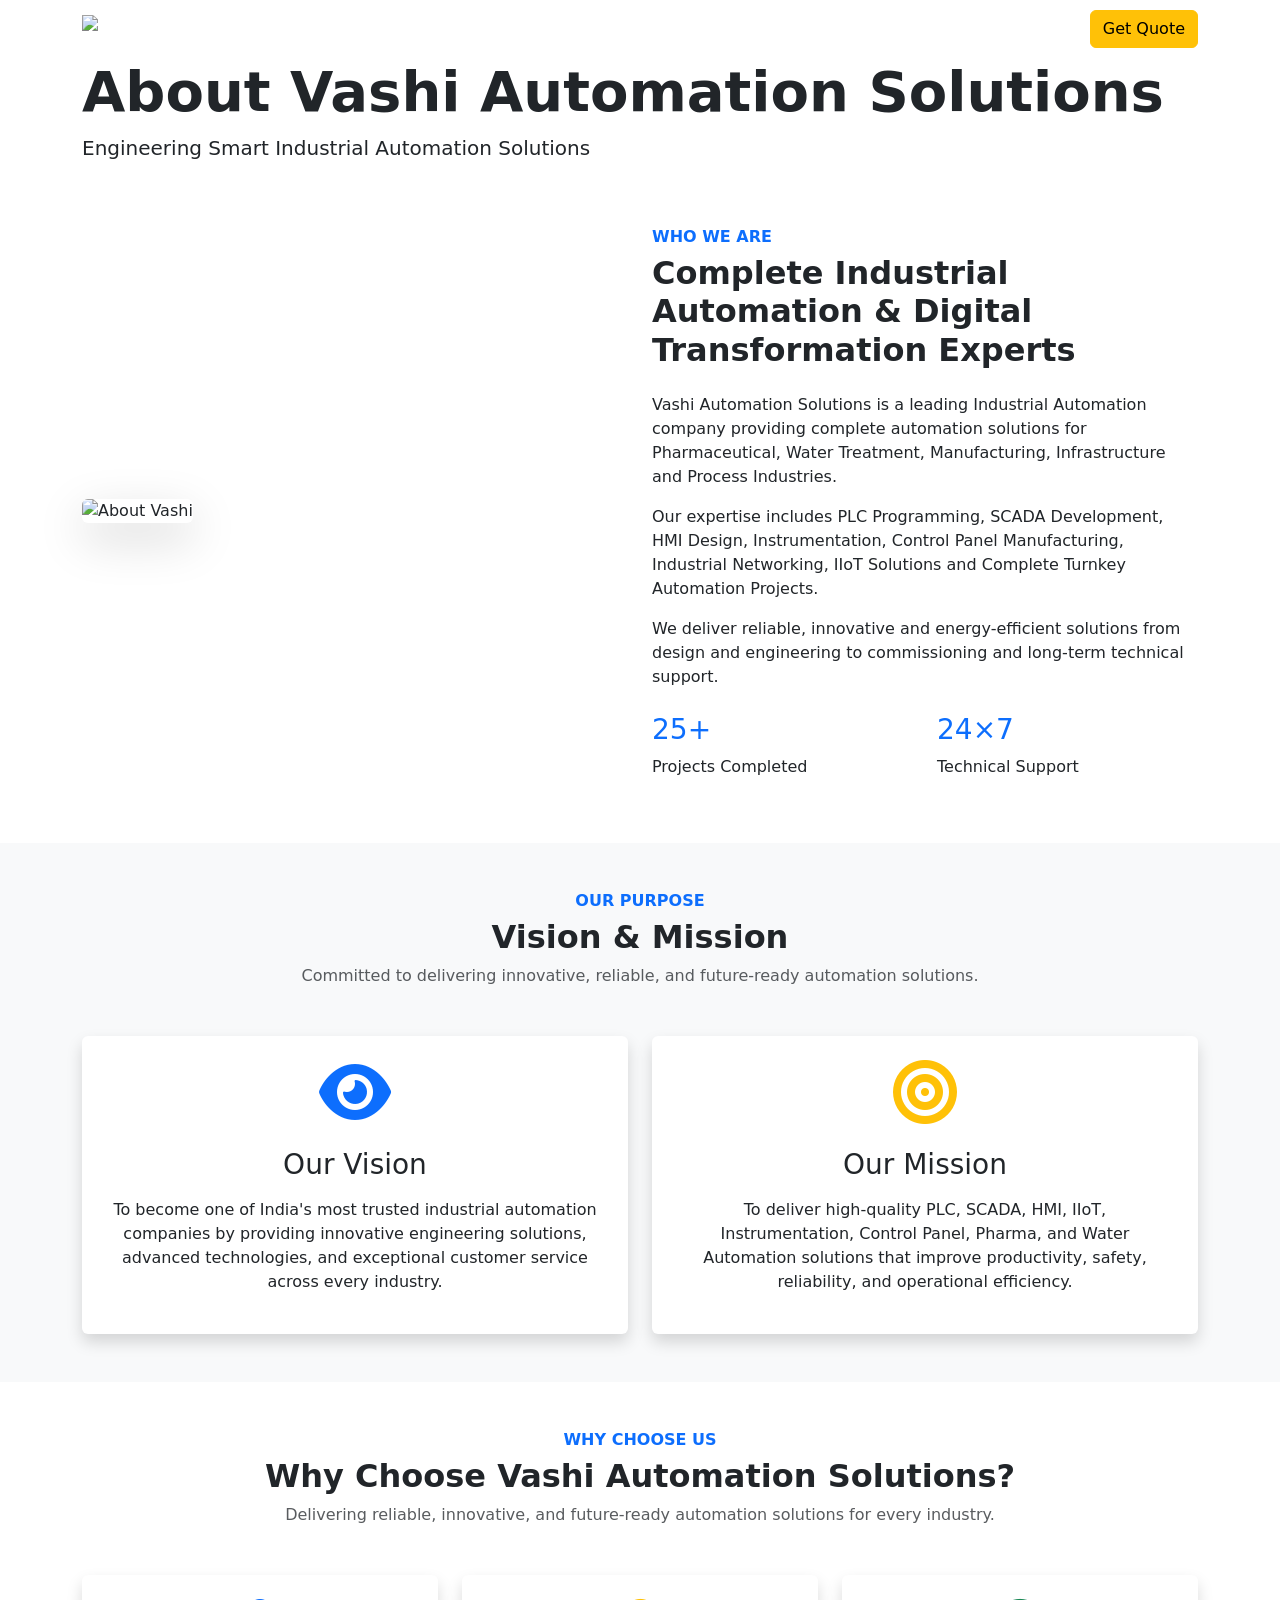
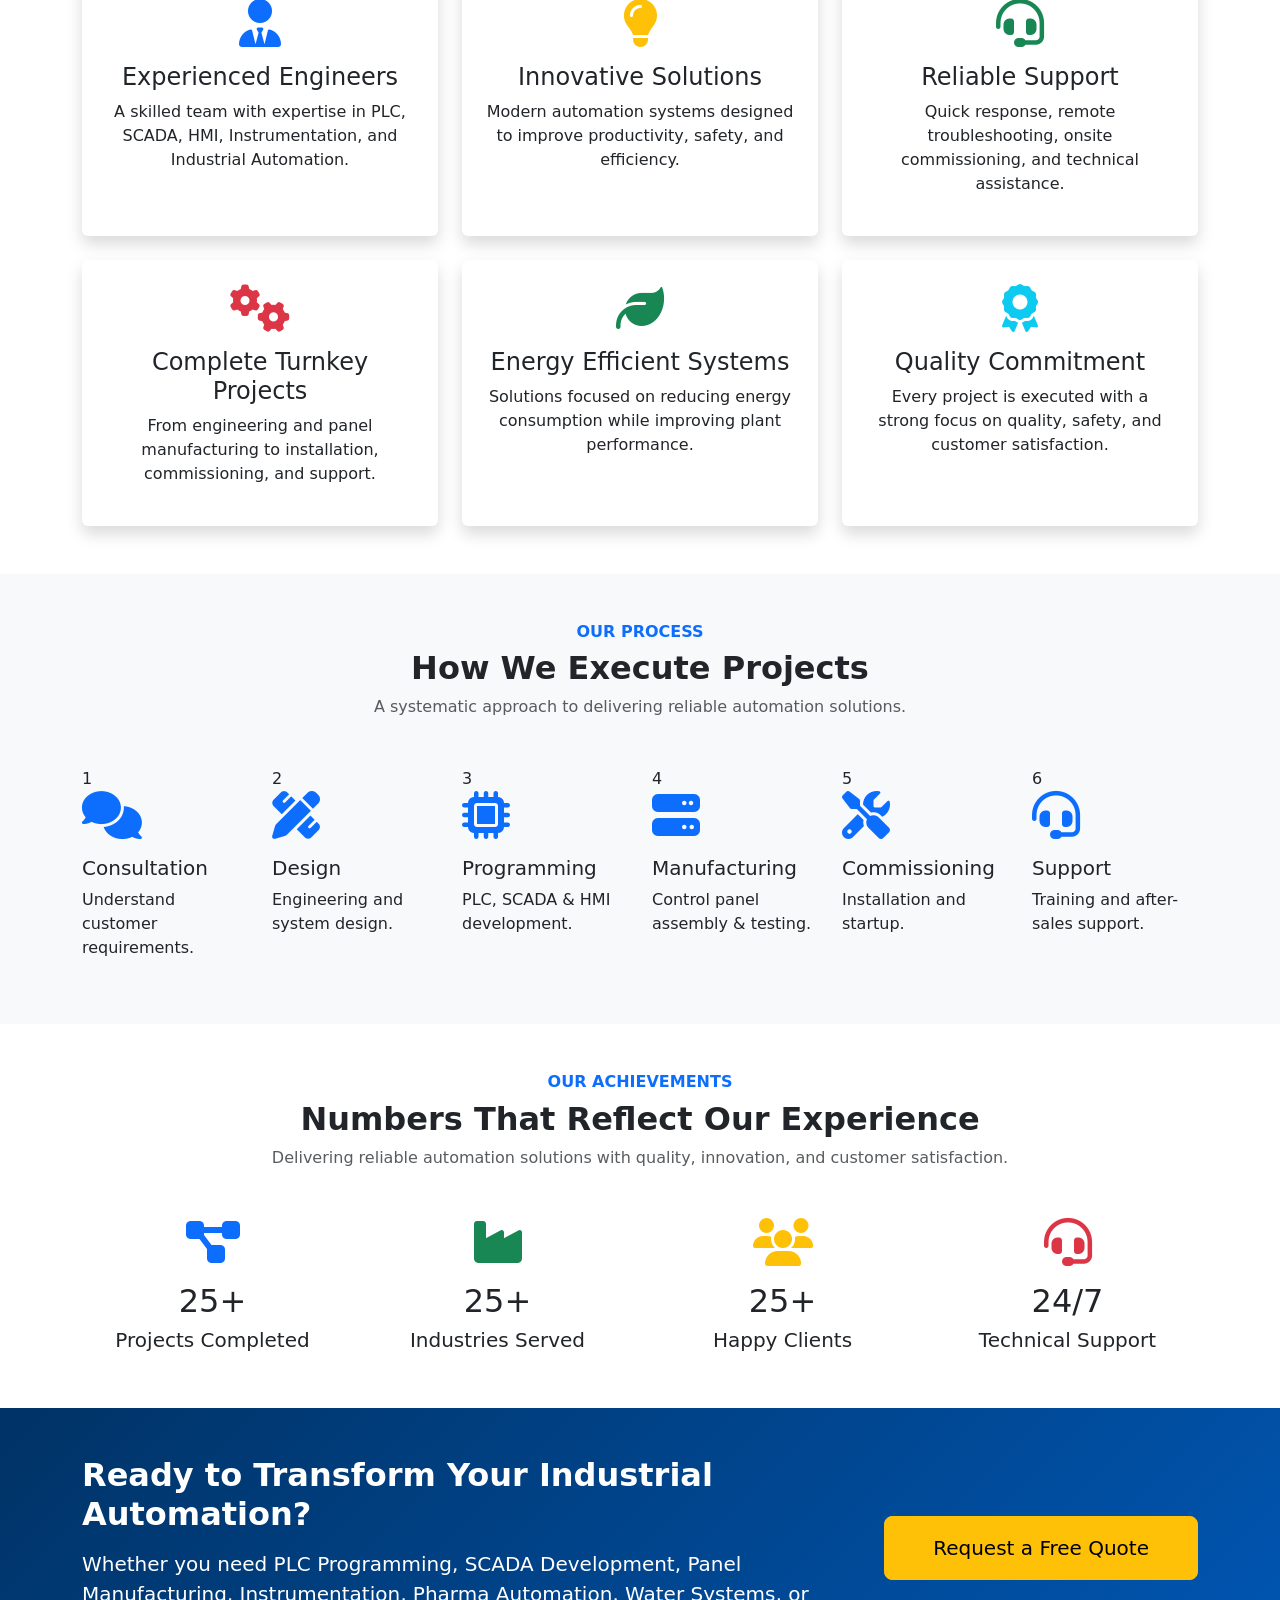
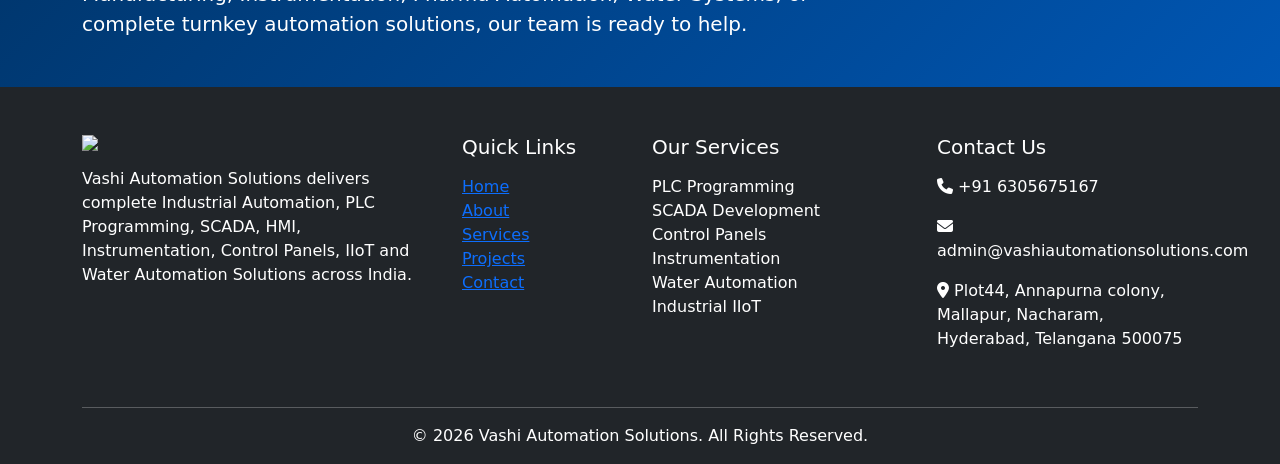
==== about.html @ 26a290c0 "Add files via upload" ====
<!DOCTYPE html>
<html lang="en">

<head>

<meta charset="UTF-8">
<meta name="viewport" content="width=device-width, initial-scale=1.0">

<title>About Us | Vashi Automation Solutions</title>

<link href="https://cdn.jsdelivr.net/npm/bootstrap@5.3.7/dist/css/bootstrap.min.css" rel="stylesheet">

<link rel="stylesheet" href="https://cdnjs.cloudflare.com/ajax/libs/font-awesome/6.6.0/css/all.min.css">

<link rel="stylesheet" href="CSS/style.css">

</head>

<body>

<!-- ================= NAVBAR ================= -->

<nav class="navbar navbar-expand-lg navbar-dark">

    <div class="container">

        <!-- Logo -->
        <a class="navbar-brand fw-bold" href="index.html">

            <img src="IMAGES/logo/logo.jpg" height="55" alt="Vashi Automation Solutions Logo">

        </a>

        <!-- Mobile Menu Button -->
        <button class="navbar-toggler"
                type="button"
                data-bs-toggle="collapse"
                data-bs-target="#menu">

            <span class="navbar-toggler-icon"></span>

        </button>

        <!-- Menu -->
        <div class="collapse navbar-collapse" id="menu">

            <ul class="navbar-nav ms-auto">

                <li class="nav-item">
                    <a class="nav-link active" href="index.html">Home</a>
                </li>

                <li class="nav-item">
                    <a class="nav-link" href="about.html">About</a>
                </li>

                <li class="nav-item">
                    <a class="nav-link" href="services.html">Services</a>
                </li>

                <li class="nav-item">
                    <a class="nav-link" href="projects.html">Projects</a>
                </li>

                <li class="nav-item">
                    <a class="nav-link" href="contact.html">Contact</a>
                </li>

            </ul>

            <a href="contact.html" class="btn btn-warning ms-lg-4 mt-3 mt-lg-0">

                Get Quote

            </a>

        </div>

    </div>

</nav>


<!-- About Banner -->

<section class="page-banner">

<div class="container">

<h1 class="display-4 fw-bold">About Vashi Automation Solutions</h1>

<p class="lead">
Engineering Smart Industrial Automation Solutions
</p>

</div>

</section>

<!-- Content Starts Here -->
 <!-- COMPANY PROFILE -->

<section class="py-5">

<div class="container">

<div class="row align-items-center">

<div class="col-lg-6" data-aos="fade-right">

<img src="IMAGES/hero/hero2.jpg"
class="img-fluid rounded shadow-lg"
alt="About Vashi">

</div>

<div class="col-lg-6" data-aos="fade-left">

<h6 class="text-primary fw-bold">WHO WE ARE</h6>

<h2 class="fw-bold mb-4">
Complete Industrial Automation & Digital Transformation Experts
</h2>

<p>
Vashi Automation Solutions is a leading Industrial Automation company
providing complete automation solutions for Pharmaceutical,
Water Treatment, Manufacturing, Infrastructure and Process Industries.
</p>

<p>
Our expertise includes PLC Programming, SCADA Development,
HMI Design, Instrumentation, Control Panel Manufacturing,
Industrial Networking, IIoT Solutions and Complete Turnkey Automation Projects.
</p>

<p>
We deliver reliable, innovative and energy-efficient solutions from
design and engineering to commissioning and long-term technical support.
</p>

<div class="row mt-4">

<div class="col-6">

<h3 class="text-primary">25+</h3>

<p>Projects Completed</p>

</div>

<div class="col-6">

<h3 class="text-primary">24×7</h3>

<p>Technical Support</p>

</div>

</div>

</div>

</div>

</div>

</section>

<!-- ================= VISION & MISSION ================= -->

<section id="vision" class="py-5 bg-light">

<div class="container">

<div class="text-center mb-5">

<h6 class="text-primary fw-bold">OUR PURPOSE</h6>

<h2 class="fw-bold">Vision & Mission</h2>

<p class="text-muted">
Committed to delivering innovative, reliable, and future-ready automation solutions.
</p>

</div>

<div class="row g-4">

<!-- Vision -->

<div class="col-lg-6">

<div class="card shadow border-0 h-100 p-4">

<div class="text-center">

<i class="fas fa-eye fa-4x text-primary mb-4"></i>

<h3>Our Vision</h3>

<p class="mt-3">

To become one of India's most trusted industrial automation companies by providing innovative engineering solutions, advanced technologies, and exceptional customer service across every industry.

</p>

</div>

</div>

</div>

<!-- Mission -->

<div class="col-lg-6">

<div class="card shadow border-0 h-100 p-4">

<div class="text-center">

<i class="fas fa-bullseye fa-4x text-warning mb-4"></i>

<h3>Our Mission</h3>

<p class="mt-3">

To deliver high-quality PLC, SCADA, HMI, IIoT, Instrumentation, Control Panel, Pharma, and Water Automation solutions that improve productivity, safety, reliability, and operational efficiency.

</p>

</div>

</div>

</div>

</div>

</div>

</section>

<!-- ================= WHY CHOOSE US ================= -->

<section id="why-us" class="py-5">

<div class="container">

<div class="text-center mb-5">

<h6 class="text-primary fw-bold">WHY CHOOSE US</h6>

<h2 class="fw-bold">Why Choose Vashi Automation Solutions?</h2>

<p class="text-muted">
Delivering reliable, innovative, and future-ready automation solutions for every industry.
</p>

</div>

<div class="row g-4">

<div class="col-lg-4 col-md-6">

<div class="card h-100 border-0 shadow text-center p-4">

<i class="fas fa-user-tie fa-3x text-primary mb-3"></i>

<h4>Experienced Engineers</h4>

<p>
A skilled team with expertise in PLC, SCADA, HMI, Instrumentation, and Industrial Automation.
</p>

</div>

</div>

<div class="col-lg-4 col-md-6">

<div class="card h-100 border-0 shadow text-center p-4">

<i class="fas fa-lightbulb fa-3x text-warning mb-3"></i>

<h4>Innovative Solutions</h4>

<p>
Modern automation systems designed to improve productivity, safety, and efficiency.
</p>

</div>

</div>

<div class="col-lg-4 col-md-6">

<div class="card h-100 border-0 shadow text-center p-4">

<i class="fas fa-headset fa-3x text-success mb-3"></i>

<h4>Reliable Support</h4>

<p>
Quick response, remote troubleshooting, onsite commissioning, and technical assistance.
</p>

</div>

</div>

<div class="col-lg-4 col-md-6">

<div class="card h-100 border-0 shadow text-center p-4">

<i class="fas fa-gears fa-3x text-danger mb-3"></i>

<h4>Complete Turnkey Projects</h4>

<p>
From engineering and panel manufacturing to installation, commissioning, and support.
</p>

</div>

</div>

<div class="col-lg-4 col-md-6">

<div class="card h-100 border-0 shadow text-center p-4">

<i class="fas fa-leaf fa-3x text-success mb-3"></i>

<h4>Energy Efficient Systems</h4>

<p>
Solutions focused on reducing energy consumption while improving plant performance.
</p>

</div>

</div>

<div class="col-lg-4 col-md-6">

<div class="card h-100 border-0 shadow text-center p-4">

<i class="fas fa-award fa-3x text-info mb-3"></i>

<h4>Quality Commitment</h4>

<p>
Every project is executed with a strong focus on quality, safety, and customer satisfaction.
</p>

</div>

</div>

</div>

</div>

</section>


<!-- ================= OUR PROCESS ================= -->

<section id="process" class="py-5 bg-light">

<div class="container">

<div class="text-center mb-5">

<h6 class="text-primary fw-bold">OUR PROCESS</h6>

<h2 class="fw-bold">How We Execute Projects</h2>

<p class="text-muted">
A systematic approach to delivering reliable automation solutions.
</p>

</div>

<div class="row g-4">

<div class="col-lg-2 col-md-4 col-6">

<div class="process-box">

<div class="process-number">1</div>

<i class="fas fa-comments fa-3x text-primary"></i>

<h5 class="mt-3">Consultation</h5>

<p>Understand customer requirements.</p>

</div>

</div>

<div class="col-lg-2 col-md-4 col-6">

<div class="process-box">

<div class="process-number">2</div>

<i class="fas fa-pencil-ruler fa-3x text-primary"></i>

<h5 class="mt-3">Design</h5>

<p>Engineering and system design.</p>

</div>

</div>

<div class="col-lg-2 col-md-4 col-6">

<div class="process-box">

<div class="process-number">3</div>

<i class="fas fa-microchip fa-3x text-primary"></i>

<h5 class="mt-3">Programming</h5>

<p>PLC, SCADA & HMI development.</p>

</div>

</div>

<div class="col-lg-2 col-md-4 col-6">

<div class="process-box">

<div class="process-number">4</div>

<i class="fas fa-server fa-3x text-primary"></i>

<h5 class="mt-3">Manufacturing</h5>

<p>Control panel assembly & testing.</p>

</div>

</div>

<div class="col-lg-2 col-md-4 col-6">

<div class="process-box">

<div class="process-number">5</div>

<i class="fas fa-tools fa-3x text-primary"></i>

<h5 class="mt-3">Commissioning</h5>

<p>Installation and startup.</p>

</div>

</div>

<div class="col-lg-2 col-md-4 col-6">

<div class="process-box">

<div class="process-number">6</div>

<i class="fas fa-headset fa-3x text-primary"></i>

<h5 class="mt-3">Support</h5>

<p>Training and after-sales support.</p>

</div>

</div>

</div>

</div>

</section>

<!-- ================= COMPANY STATISTICS ================= -->

<section id="company-stats" class="py-5">

<div class="container">

<div class="text-center mb-5">

<h6 class="text-primary fw-bold">OUR ACHIEVEMENTS</h6>

<h2 class="fw-bold">Numbers That Reflect Our Experience</h2>

<p class="text-muted">
Delivering reliable automation solutions with quality, innovation, and customer satisfaction.
</p>

</div>

<div class="row text-center g-4">

<div class="col-lg-3 col-md-6">

<div class="stats-card">

<i class="fas fa-diagram-project fa-3x text-primary mb-3"></i>

<h2 class="counter" data-target="250">25+</h2>

<h5>Projects Completed</h5>

</div>

</div>

<div class="col-lg-3 col-md-6">

<div class="stats-card">

<i class="fas fa-industry fa-3x text-success mb-3"></i>

<h2 class="counter" data-target="35">25+</h2>

<h5>Industries Served</h5>

</div>

</div>

<div class="col-lg-3 col-md-6">

<div class="stats-card">

<i class="fas fa-users fa-3x text-warning mb-3"></i>

<h2 class="counter" data-target="120">25+</h2>

<h5>Happy Clients</h5>

</div>

</div>

<div class="col-lg-3 col-md-6">

<div class="stats-card">

<i class="fas fa-headset fa-3x text-danger mb-3"></i>

<h2>24/7</h2>

<h5>Technical Support</h5>

</div>

</div>

</div>

</div>

</section>

<!-- ================= CALL TO ACTION ================= -->

<section class="py-5 text-white" style="background:linear-gradient(135deg,#003366,#0056b3);">

<div class="container">

<div class="row align-items-center">

<div class="col-lg-8">

<h2 class="fw-bold mb-3">
Ready to Transform Your Industrial Automation?
</h2>

<p class="lead mb-0">

Whether you need PLC Programming, SCADA Development, Panel Manufacturing,
Instrumentation, Pharma Automation, Water Systems, or complete turnkey automation
solutions, our team is ready to help.

</p>

</div>

<div class="col-lg-4 text-lg-end text-center mt-4 mt-lg-0">

<a href="contact.html" class="btn btn-warning btn-lg px-5 py-3">

Request a Free Quote

</a>

</div>

</div>

</div>

</section>

<!-- FOOTER -->

<footer class="bg-dark text-white pt-5 pb-3">

<div class="container">

<div class="row">

<!-- Company -->

<div class="col-lg-4 mb-4">

<img src="IMAGES/logo/logo.jpg" width="180" class="mb-3">

<p>
Vashi Automation Solutions delivers complete Industrial Automation,
PLC Programming, SCADA, HMI, Instrumentation,
Control Panels, IIoT and Water Automation Solutions across India.
</p>

</div>

<!-- Quick Links -->

<div class="col-lg-2 mb-4">

<h5 class="mb-3">Quick Links</h5>

<ul class="list-unstyled">

<li><a href="#home" class="footer-link">Home</a></li>

<li><a href="#about" class="footer-link">About</a></li>

<li><a href="#services" class="footer-link">Services</a></li>

<li><a href="#projects" class="footer-link">Projects</a></li>

<li><a href="#contact" class="footer-link">Contact</a></li>

</ul>

</div>

<!-- Services -->

<div class="col-lg-3 mb-4">

<h5 class="mb-3">Our Services</h5>

<ul class="list-unstyled">

<li>PLC Programming</li>

<li>SCADA Development</li>

<li>Control Panels</li>

<li>Instrumentation</li>

<li>Water Automation</li>

<li>Industrial IIoT</li>

</ul>

</div>

<!-- Contact -->

<div class="col-lg-3 mb-4">

<h5 class="mb-3">Contact Us</h5>

<p><i class="fas fa-phone"></i> +91 6305675167</p>

<p><i class="fas fa-envelope"></i> admin@vashiautomationsolutions.com</p>

<p><i class="fas fa-map-marker-alt"></i> Plot44, Annapurna colony, Mallapur, Nacharam, Hyderabad, Telangana 500075</p>

<div class="mt-3">


</div>

</div>

</div>

<hr class="bg-secondary">

<div class="text-center">

<p class="mb-0">
© 2026 Vashi Automation Solutions. All Rights Reserved.
</p>

</div>

</div>

</footer>



<!-- We will build this section next -->

<script src="https://cdn.jsdelivr.net/npm/bootstrap@5.3.7/dist/js/bootstrap.bundle.min.js"></script>

<script src="JS/script.js"></script>

</body>

</html>
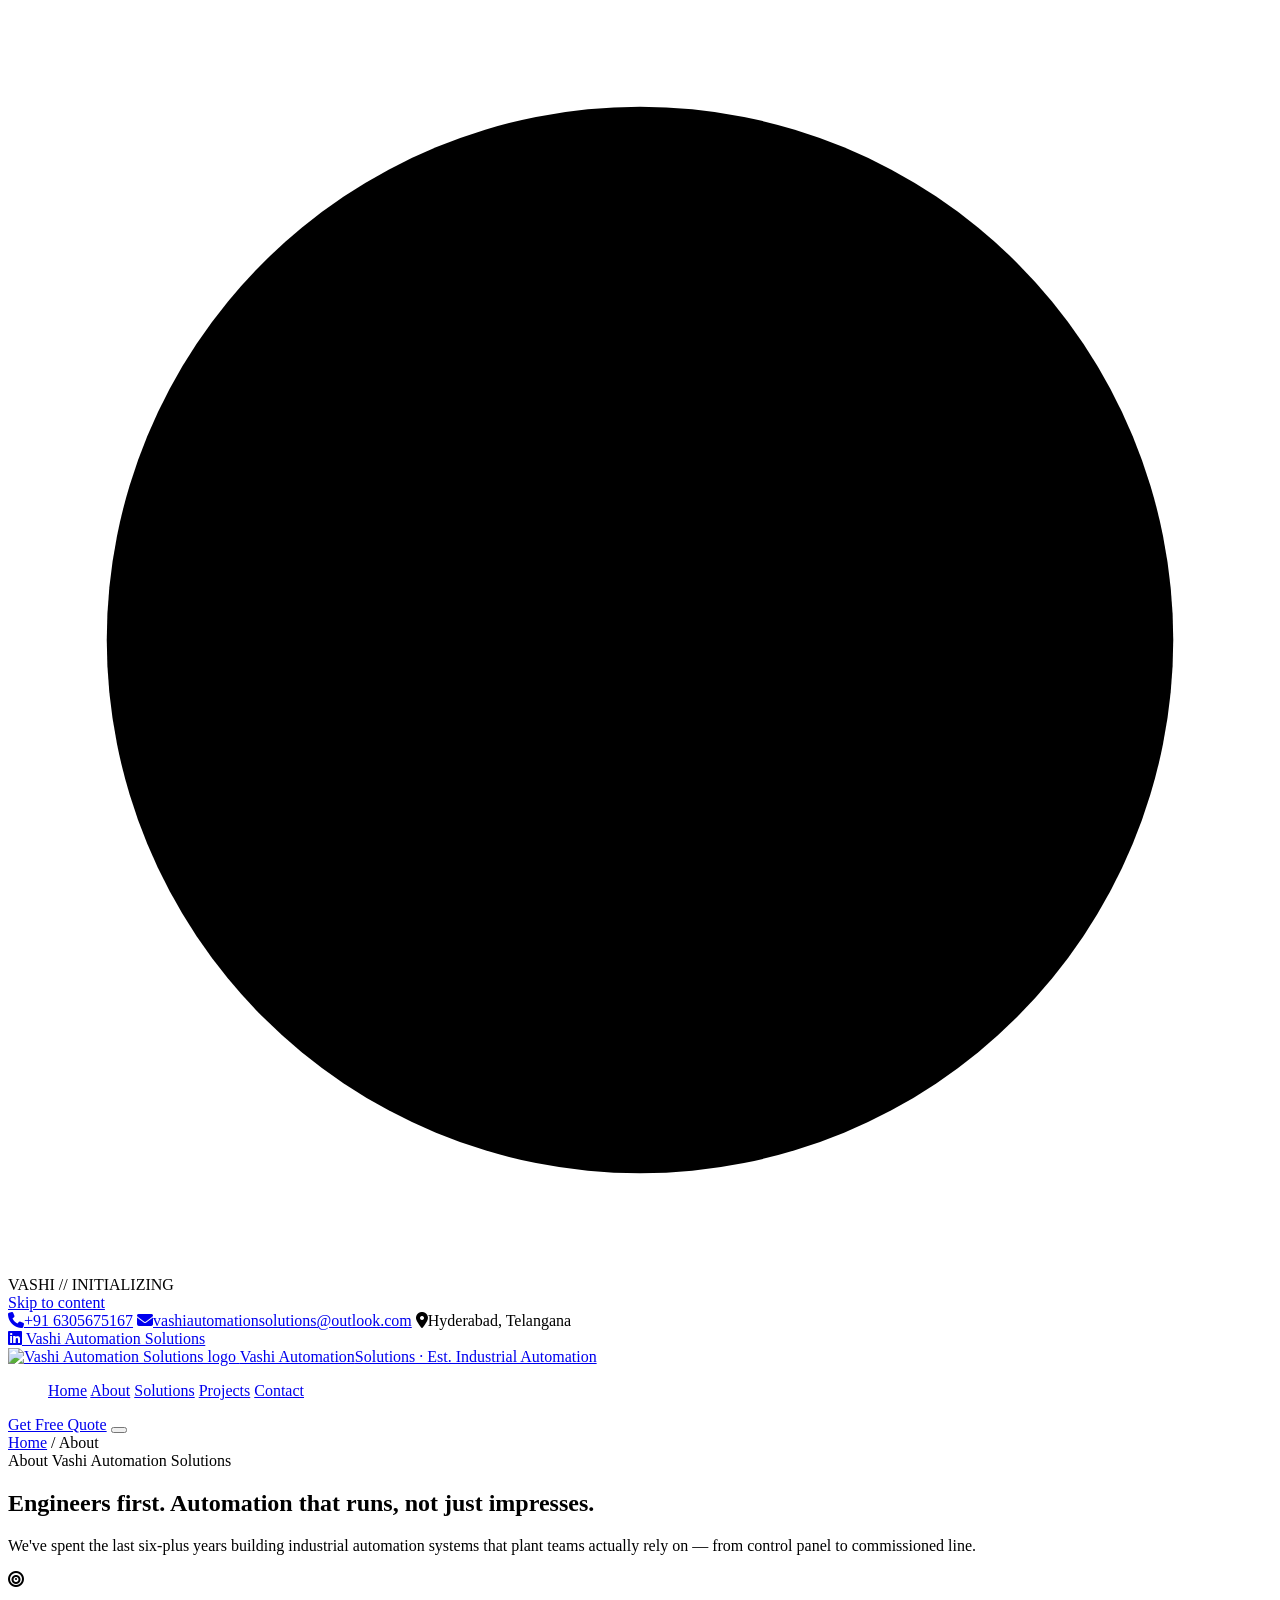
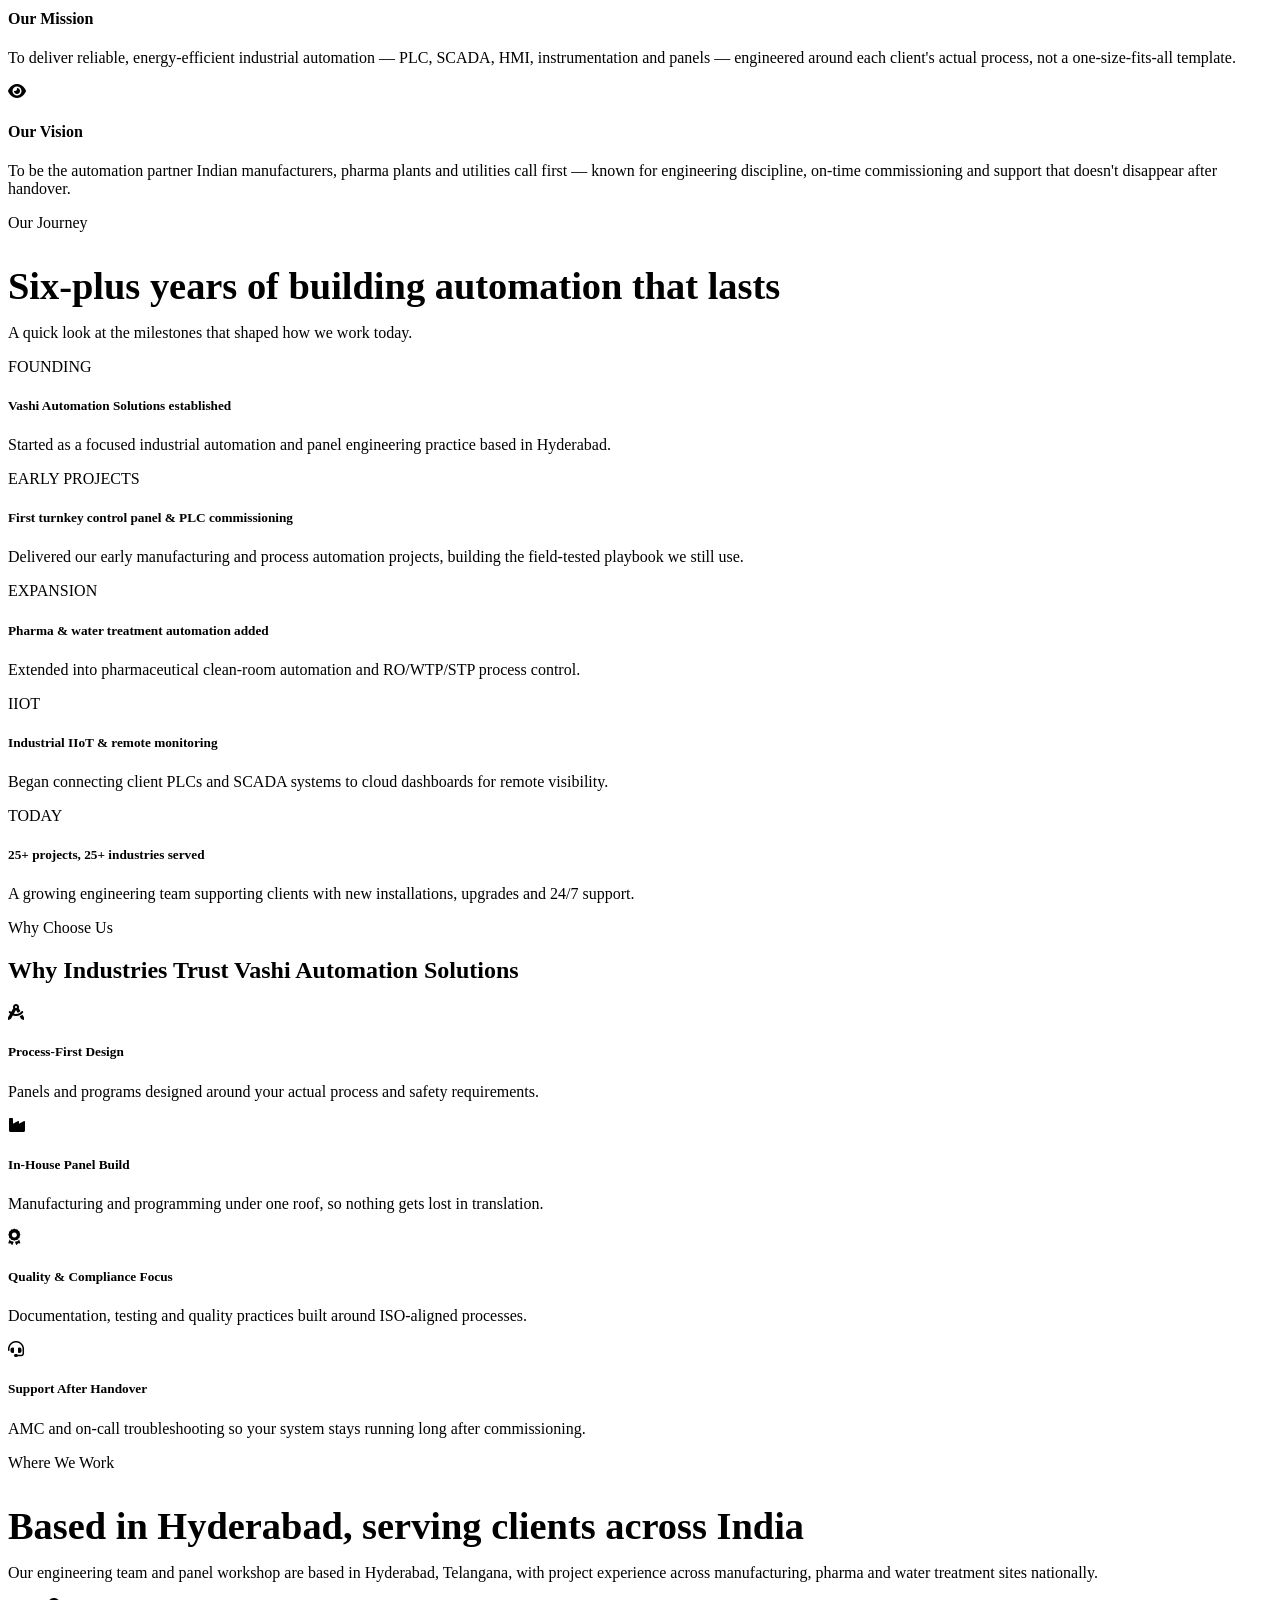
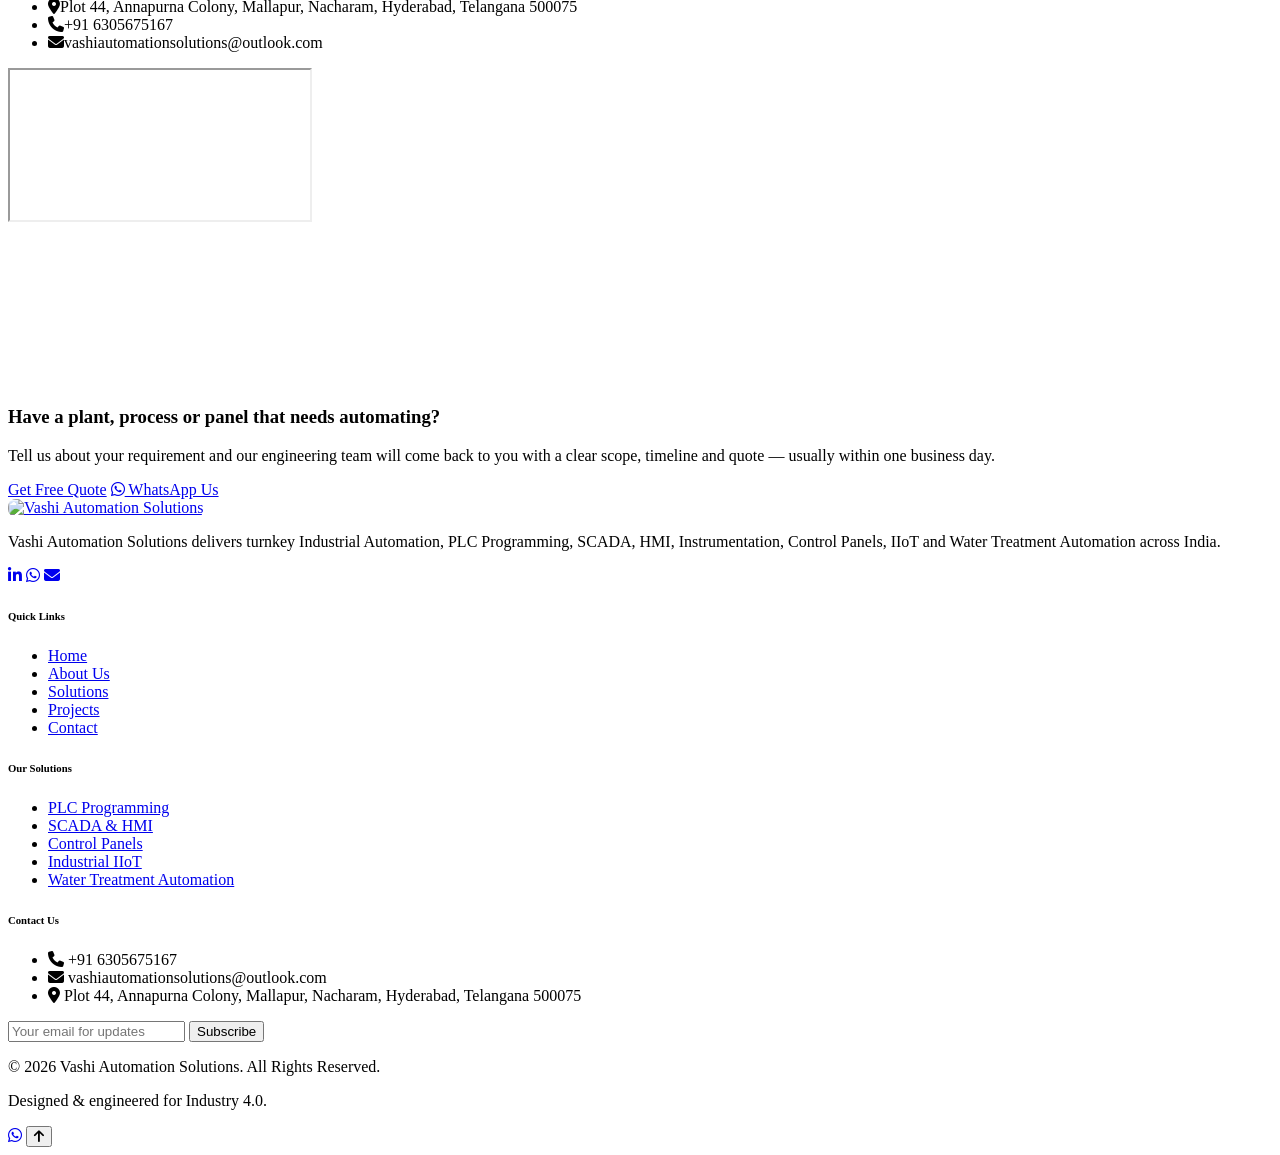
==== commit 8dca7684: "Add files via upload" ====
--- a/about.html
+++ b/about.html
@@ -1,724 +1,257 @@
-<!DOCTYPE html>
-<html lang="en">
-
-<head>
-
-<meta charset="UTF-8">
-<meta name="viewport" content="width=device-width, initial-scale=1.0">
-
-<title>About Us | Vashi Automation Solutions</title>
-
-<link href="https://cdn.jsdelivr.net/npm/bootstrap@5.3.7/dist/css/bootstrap.min.css" rel="stylesheet">
-
-<link rel="stylesheet" href="https://cdnjs.cloudflare.com/ajax/libs/font-awesome/6.6.0/css/all.min.css">
-
-<link rel="stylesheet" href="CSS/style.css">
-
-</head>
-
-<body>
-
-<!-- ================= NAVBAR ================= -->
-
-<nav class="navbar navbar-expand-lg navbar-dark">
-
-    <div class="container">
-
-        <!-- Logo -->
-        <a class="navbar-brand fw-bold" href="index.html">
-
-            <img src="IMAGES/logo/logo.jpg" height="55" alt="Vashi Automation Solutions Logo">
-
-        </a>
-
-        <!-- Mobile Menu Button -->
-        <button class="navbar-toggler"
-                type="button"
-                data-bs-toggle="collapse"
-                data-bs-target="#menu">
-
-            <span class="navbar-toggler-icon"></span>
-
-        </button>
-
-        <!-- Menu -->
-        <div class="collapse navbar-collapse" id="menu">
-
-            <ul class="navbar-nav ms-auto">
-
-                <li class="nav-item">
-                    <a class="nav-link active" href="index.html">Home</a>
-                </li>
-
-                <li class="nav-item">
-                    <a class="nav-link" href="about.html">About</a>
-                </li>
-
-                <li class="nav-item">
-                    <a class="nav-link" href="services.html">Services</a>
-                </li>
-
-                <li class="nav-item">
-                    <a class="nav-link" href="projects.html">Projects</a>
-                </li>
-
-                <li class="nav-item">
-                    <a class="nav-link" href="contact.html">Contact</a>
-                </li>
-
-            </ul>
-
-            <a href="contact.html" class="btn btn-warning ms-lg-4 mt-3 mt-lg-0">
-
-                Get Quote
-
-            </a>
-
-        </div>
-
-    </div>
-
-</nav>
-
-
-<!-- About Banner -->
-
-<section class="page-banner">
-
-<div class="container">
-
-<h1 class="display-4 fw-bold">About Vashi Automation Solutions</h1>
-
-<p class="lead">
-Engineering Smart Industrial Automation Solutions
-</p>
-
-</div>
-
-</section>
-
-<!-- Content Starts Here -->
- <!-- COMPANY PROFILE -->
-
-<section class="py-5">
-
-<div class="container">
-
-<div class="row align-items-center">
-
-<div class="col-lg-6" data-aos="fade-right">
-
-<img src="IMAGES/hero/hero2.jpg"
-class="img-fluid rounded shadow-lg"
-alt="About Vashi">
-
-</div>
-
-<div class="col-lg-6" data-aos="fade-left">
-
-<h6 class="text-primary fw-bold">WHO WE ARE</h6>
-
-<h2 class="fw-bold mb-4">
-Complete Industrial Automation & Digital Transformation Experts
-</h2>
-
-<p>
-Vashi Automation Solutions is a leading Industrial Automation company
-providing complete automation solutions for Pharmaceutical,
-Water Treatment, Manufacturing, Infrastructure and Process Industries.
-</p>
-
-<p>
-Our expertise includes PLC Programming, SCADA Development,
-HMI Design, Instrumentation, Control Panel Manufacturing,
-Industrial Networking, IIoT Solutions and Complete Turnkey Automation Projects.
-</p>
-
-<p>
-We deliver reliable, innovative and energy-efficient solutions from
-design and engineering to commissioning and long-term technical support.
-</p>
-
-<div class="row mt-4">
-
-<div class="col-6">
-
-<h3 class="text-primary">25+</h3>
-
-<p>Projects Completed</p>
-
-</div>
-
-<div class="col-6">
-
-<h3 class="text-primary">24×7</h3>
-
-<p>Technical Support</p>
-
-</div>
-
-</div>
-
-</div>
-
-</div>
-
-</div>
-
-</section>
-
-<!-- ================= VISION & MISSION ================= -->
-
-<section id="vision" class="py-5 bg-light">
-
-<div class="container">
-
-<div class="text-center mb-5">
-
-<h6 class="text-primary fw-bold">OUR PURPOSE</h6>
-
-<h2 class="fw-bold">Vision & Mission</h2>
-
-<p class="text-muted">
-Committed to delivering innovative, reliable, and future-ready automation solutions.
-</p>
-
-</div>
-
-<div class="row g-4">
-
-<!-- Vision -->
-
-<div class="col-lg-6">
-
-<div class="card shadow border-0 h-100 p-4">
-
-<div class="text-center">
-
-<i class="fas fa-eye fa-4x text-primary mb-4"></i>
-
-<h3>Our Vision</h3>
-
-<p class="mt-3">
-
-To become one of India's most trusted industrial automation companies by providing innovative engineering solutions, advanced technologies, and exceptional customer service across every industry.
-
-</p>
-
-</div>
-
-</div>
-
-</div>
-
-<!-- Mission -->
-
-<div class="col-lg-6">
-
-<div class="card shadow border-0 h-100 p-4">
-
-<div class="text-center">
-
-<i class="fas fa-bullseye fa-4x text-warning mb-4"></i>
-
-<h3>Our Mission</h3>
-
-<p class="mt-3">
-
-To deliver high-quality PLC, SCADA, HMI, IIoT, Instrumentation, Control Panel, Pharma, and Water Automation solutions that improve productivity, safety, reliability, and operational efficiency.
-
-</p>
-
-</div>
-
-</div>
-
-</div>
-
-</div>
-
-</div>
-
-</section>
-
-<!-- ================= WHY CHOOSE US ================= -->
-
-<section id="why-us" class="py-5">
-
-<div class="container">
-
-<div class="text-center mb-5">
-
-<h6 class="text-primary fw-bold">WHY CHOOSE US</h6>
-
-<h2 class="fw-bold">Why Choose Vashi Automation Solutions?</h2>
-
-<p class="text-muted">
-Delivering reliable, innovative, and future-ready automation solutions for every industry.
-</p>
-
-</div>
-
-<div class="row g-4">
-
-<div class="col-lg-4 col-md-6">
-
-<div class="card h-100 border-0 shadow text-center p-4">
-
-<i class="fas fa-user-tie fa-3x text-primary mb-3"></i>
-
-<h4>Experienced Engineers</h4>
-
-<p>
-A skilled team with expertise in PLC, SCADA, HMI, Instrumentation, and Industrial Automation.
-</p>
-
-</div>
-
-</div>
-
-<div class="col-lg-4 col-md-6">
-
-<div class="card h-100 border-0 shadow text-center p-4">
-
-<i class="fas fa-lightbulb fa-3x text-warning mb-3"></i>
-
-<h4>Innovative Solutions</h4>
-
-<p>
-Modern automation systems designed to improve productivity, safety, and efficiency.
-</p>
-
-</div>
-
-</div>
-
-<div class="col-lg-4 col-md-6">
-
-<div class="card h-100 border-0 shadow text-center p-4">
-
-<i class="fas fa-headset fa-3x text-success mb-3"></i>
-
-<h4>Reliable Support</h4>
-
-<p>
-Quick response, remote troubleshooting, onsite commissioning, and technical assistance.
-</p>
-
-</div>
-
-</div>
-
-<div class="col-lg-4 col-md-6">
-
-<div class="card h-100 border-0 shadow text-center p-4">
-
-<i class="fas fa-gears fa-3x text-danger mb-3"></i>
-
-<h4>Complete Turnkey Projects</h4>
-
-<p>
-From engineering and panel manufacturing to installation, commissioning, and support.
-</p>
-
-</div>
-
-</div>
-
-<div class="col-lg-4 col-md-6">
-
-<div class="card h-100 border-0 shadow text-center p-4">
-
-<i class="fas fa-leaf fa-3x text-success mb-3"></i>
-
-<h4>Energy Efficient Systems</h4>
-
-<p>
-Solutions focused on reducing energy consumption while improving plant performance.
-</p>
-
-</div>
-
-</div>
-
-<div class="col-lg-4 col-md-6">
-
-<div class="card h-100 border-0 shadow text-center p-4">
-
-<i class="fas fa-award fa-3x text-info mb-3"></i>
-
-<h4>Quality Commitment</h4>
-
-<p>
-Every project is executed with a strong focus on quality, safety, and customer satisfaction.
-</p>
-
-</div>
-
-</div>
-
-</div>
-
-</div>
-
-</section>
-
-
-<!-- ================= OUR PROCESS ================= -->
-
-<section id="process" class="py-5 bg-light">
-
-<div class="container">
-
-<div class="text-center mb-5">
-
-<h6 class="text-primary fw-bold">OUR PROCESS</h6>
-
-<h2 class="fw-bold">How We Execute Projects</h2>
-
-<p class="text-muted">
-A systematic approach to delivering reliable automation solutions.
-</p>
-
-</div>
-
-<div class="row g-4">
-
-<div class="col-lg-2 col-md-4 col-6">
-
-<div class="process-box">
-
-<div class="process-number">1</div>
-
-<i class="fas fa-comments fa-3x text-primary"></i>
-
-<h5 class="mt-3">Consultation</h5>
-
-<p>Understand customer requirements.</p>
-
-</div>
-
-</div>
-
-<div class="col-lg-2 col-md-4 col-6">
-
-<div class="process-box">
-
-<div class="process-number">2</div>
-
-<i class="fas fa-pencil-ruler fa-3x text-primary"></i>
-
-<h5 class="mt-3">Design</h5>
-
-<p>Engineering and system design.</p>
-
-</div>
-
-</div>
-
-<div class="col-lg-2 col-md-4 col-6">
-
-<div class="process-box">
-
-<div class="process-number">3</div>
-
-<i class="fas fa-microchip fa-3x text-primary"></i>
-
-<h5 class="mt-3">Programming</h5>
-
-<p>PLC, SCADA & HMI development.</p>
-
-</div>
-
-</div>
-
-<div class="col-lg-2 col-md-4 col-6">
-
-<div class="process-box">
-
-<div class="process-number">4</div>
-
-<i class="fas fa-server fa-3x text-primary"></i>
-
-<h5 class="mt-3">Manufacturing</h5>
-
-<p>Control panel assembly & testing.</p>
-
-</div>
-
-</div>
-
-<div class="col-lg-2 col-md-4 col-6">
-
-<div class="process-box">
-
-<div class="process-number">5</div>
-
-<i class="fas fa-tools fa-3x text-primary"></i>
-
-<h5 class="mt-3">Commissioning</h5>
-
-<p>Installation and startup.</p>
-
-</div>
-
-</div>
-
-<div class="col-lg-2 col-md-4 col-6">
-
-<div class="process-box">
-
-<div class="process-number">6</div>
-
-<i class="fas fa-headset fa-3x text-primary"></i>
-
-<h5 class="mt-3">Support</h5>
-
-<p>Training and after-sales support.</p>
-
-</div>
-
-</div>
-
-</div>
-
-</div>
-
-</section>
-
-<!-- ================= COMPANY STATISTICS ================= -->
-
-<section id="company-stats" class="py-5">
-
-<div class="container">
-
-<div class="text-center mb-5">
-
-<h6 class="text-primary fw-bold">OUR ACHIEVEMENTS</h6>
-
-<h2 class="fw-bold">Numbers That Reflect Our Experience</h2>
-
-<p class="text-muted">
-Delivering reliable automation solutions with quality, innovation, and customer satisfaction.
-</p>
-
-</div>
-
-<div class="row text-center g-4">
-
-<div class="col-lg-3 col-md-6">
-
-<div class="stats-card">
-
-<i class="fas fa-diagram-project fa-3x text-primary mb-3"></i>
-
-<h2 class="counter" data-target="250">25+</h2>
-
-<h5>Projects Completed</h5>
-
-</div>
-
-</div>
-
-<div class="col-lg-3 col-md-6">
-
-<div class="stats-card">
-
-<i class="fas fa-industry fa-3x text-success mb-3"></i>
-
-<h2 class="counter" data-target="35">25+</h2>
-
-<h5>Industries Served</h5>
-
-</div>
-
-</div>
-
-<div class="col-lg-3 col-md-6">
-
-<div class="stats-card">
-
-<i class="fas fa-users fa-3x text-warning mb-3"></i>
-
-<h2 class="counter" data-target="120">25+</h2>
-
-<h5>Happy Clients</h5>
-
-</div>
-
-</div>
-
-<div class="col-lg-3 col-md-6">
-
-<div class="stats-card">
-
-<i class="fas fa-headset fa-3x text-danger mb-3"></i>
-
-<h2>24/7</h2>
-
-<h5>Technical Support</h5>
-
-</div>
-
-</div>
-
-</div>
-
-</div>
-
-</section>
-
-<!-- ================= CALL TO ACTION ================= -->
-
-<section class="py-5 text-white" style="background:linear-gradient(135deg,#003366,#0056b3);">
-
-<div class="container">
-
-<div class="row align-items-center">
-
-<div class="col-lg-8">
-
-<h2 class="fw-bold mb-3">
-Ready to Transform Your Industrial Automation?
-</h2>
-
-<p class="lead mb-0">
-
-Whether you need PLC Programming, SCADA Development, Panel Manufacturing,
-Instrumentation, Pharma Automation, Water Systems, or complete turnkey automation
-solutions, our team is ready to help.
-
-</p>
-
-</div>
-
-<div class="col-lg-4 text-lg-end text-center mt-4 mt-lg-0">
-
-<a href="contact.html" class="btn btn-warning btn-lg px-5 py-3">
-
-Request a Free Quote
-
-</a>
-
-</div>
-
-</div>
-
-</div>
-
-</section>
-
-<!-- FOOTER -->
-
-<footer class="bg-dark text-white pt-5 pb-3">
-
-<div class="container">
-
-<div class="row">
-
-<!-- Company -->
-
-<div class="col-lg-4 mb-4">
-
-<img src="IMAGES/logo/logo.jpg" width="180" class="mb-3">
-
-<p>
-Vashi Automation Solutions delivers complete Industrial Automation,
-PLC Programming, SCADA, HMI, Instrumentation,
-Control Panels, IIoT and Water Automation Solutions across India.
-</p>
-
-</div>
-
-<!-- Quick Links -->
-
-<div class="col-lg-2 mb-4">
-
-<h5 class="mb-3">Quick Links</h5>
-
-<ul class="list-unstyled">
-
-<li><a href="#home" class="footer-link">Home</a></li>
-
-<li><a href="#about" class="footer-link">About</a></li>
-
-<li><a href="#services" class="footer-link">Services</a></li>
-
-<li><a href="#projects" class="footer-link">Projects</a></li>
-
-<li><a href="#contact" class="footer-link">Contact</a></li>
-
-</ul>
-
-</div>
-
-<!-- Services -->
-
-<div class="col-lg-3 mb-4">
-
-<h5 class="mb-3">Our Services</h5>
-
-<ul class="list-unstyled">
-
-<li>PLC Programming</li>
-
-<li>SCADA Development</li>
-
-<li>Control Panels</li>
-
-<li>Instrumentation</li>
-
-<li>Water Automation</li>
-
-<li>Industrial IIoT</li>
-
-</ul>
-
-</div>
-
-<!-- Contact -->
-
-<div class="col-lg-3 mb-4">
-
-<h5 class="mb-3">Contact Us</h5>
-
-<p><i class="fas fa-phone"></i> +91 6305675167</p>
-
-<p><i class="fas fa-envelope"></i> admin@vashiautomationsolutions.com</p>
-
-<p><i class="fas fa-map-marker-alt"></i> Plot44, Annapurna colony, Mallapur, Nacharam, Hyderabad, Telangana 500075</p>
-
-<div class="mt-3">
-
-
-</div>
-
-</div>
-
-</div>
-
-<hr class="bg-secondary">
-
-<div class="text-center">
-
-<p class="mb-0">
-© 2026 Vashi Automation Solutions. All Rights Reserved.
-</p>
-
-</div>
-
-</div>
-
-</footer>
-
-
-
-<!-- We will build this section next -->
-
-<script src="https://cdn.jsdelivr.net/npm/bootstrap@5.3.7/dist/js/bootstrap.bundle.min.js"></script>
-
-<script src="JS/script.js"></script>
-
-</body>
-
-</html>+<!DOCTYPE html>
+<html lang="en">
+<head>
+<meta charset="UTF-8">
+<meta name="viewport" content="width=device-width, initial-scale=1.0">
+<title>About Us | Vashi Automation Solutions</title>
+<meta name="description" content="Learn about Vashi Automation Solutions — our journey, mission, engineering approach and why plants across India trust us with PLC, SCADA and turnkey automation.">
+<meta name="robots" content="index, follow">
+<link rel="canonical" href="https://www.vashiautomationsolutions.com/about.html">
+
+<!-- Open Graph -->
+<meta property="og:type" content="website">
+<meta property="og:site_name" content="Vashi Automation Solutions">
+<meta property="og:title" content="About Us | Vashi Automation Solutions">
+<meta property="og:description" content="Learn about Vashi Automation Solutions — our journey, mission, engineering approach and why plants across India trust us with PLC, SCADA and turnkey automation.">
+<meta property="og:image" content="IMAGES/projects/project1.jpg">
+<meta property="og:url" content="https://www.vashiautomationsolutions.com/about.html">
+
+<!-- Twitter -->
+<meta name="twitter:card" content="summary_large_image">
+<meta name="twitter:title" content="About Us | Vashi Automation Solutions">
+<meta name="twitter:description" content="Learn about Vashi Automation Solutions — our journey, mission, engineering approach and why plants across India trust us with PLC, SCADA and turnkey automation.">
+<meta name="twitter:image" content="IMAGES/projects/project1.jpg">
+
+<link rel="icon" href="IMAGES/logo/logo.jpg">
+
+<!-- Content Security Policy (recommended; move to server header for full effect) -->
+<meta http-equiv="Content-Security-Policy" content="default-src 'self'; img-src 'self' data: https:; style-src 'self' 'unsafe-inline' https://fonts.googleapis.com https://cdnjs.cloudflare.com; font-src 'self' https://fonts.gstatic.com https://cdnjs.cloudflare.com; script-src 'self' https://cdnjs.cloudflare.com; frame-src https://www.google.com; connect-src 'self' https://formsubmit.co;">
+
+<link rel="preconnect" href="https://fonts.googleapis.com">
+<link rel="preconnect" href="https://fonts.gstatic.com" crossorigin>
+<link rel="stylesheet" href="https://cdnjs.cloudflare.com/ajax/libs/font-awesome/6.6.0/css/all.min.css">
+<link rel="stylesheet" href="CSS/style.css">
+</head>
+<body>
+<div id="progressBar"></div>
+<div id="preloader">
+  <div class="preloader-mark">
+    <div class="plc-loader">
+      <svg viewBox="0 0 64 64"><circle cx="32" cy="32" r="27"/></svg>
+    </div>
+    <div class="preloader-tag">VASHI // INITIALIZING</div>
+  </div>
+</div>
+<a href="#main" class="skip-link">Skip to content</a>
+<header class="site-header">
+<div class="top-bar">
+  <div class="container">
+    <div class="top-bar-left">
+      <a href="tel:+916305675167"><i class="fa-solid fa-phone"></i>+91 6305675167</a>
+      <a href="mailto:vashiautomationsolutions@outlook.com"><i class="fa-solid fa-envelope"></i>vashiautomationsolutions@outlook.com</a>
+      <span><i class="fa-solid fa-location-dot"></i>Hyderabad, Telangana</span>
+    </div>
+    <div class="top-bar-right">
+      <a href="https://www.linkedin.com/company/vashi-automation-solutions" target="_blank" rel="noopener"><i class="fa-brands fa-linkedin"></i> Vashi Automation Solutions</a>
+    </div>
+  </div>
+</div>
+
+<nav class="navbar" id="navbar">
+  <div class="container nav-inner">
+    <a class="brand" href="index.html" aria-label="Vashi Automation Solutions home">
+      <img src="IMAGES/logo/logo.jpg" alt="Vashi Automation Solutions logo">
+      <span class="brand-name">Vashi Automation<span>Solutions · Est. Industrial Automation</span></span>
+    </a>
+    <ul class="nav-menu" id="navMenu">
+      <a href="index.html" class="">Home</a>
+      <a href="about.html" class="active">About</a>
+      <a href="services.html" class="">Solutions</a>
+      <a href="projects.html" class="">Projects</a>
+      <a href="contact.html" class="">Contact</a>
+    </ul>
+    <div class="nav-cta">
+      <a href="contact.html" class="btn btn-primary btn-sm">Get Free Quote</a>
+      <button class="hamburger" id="hamburger" aria-label="Toggle menu" aria-expanded="false">
+        <span></span><span></span><span></span>
+      </button>
+    </div>
+  </div>
+</nav>
+</header>
+<main><section class="page-hero">
+  <div class="container">
+    <div class="breadcrumb"><a href="index.html">Home</a> / About</div>
+    <div class="eyebrow">About Vashi Automation Solutions</div>
+    <h1>Engineers first. Automation that runs, not just impresses.</h1>
+    <p>We've spent the last six-plus years building industrial automation systems that plant teams actually rely on — from control panel to commissioned line.</p>
+  </div>
+</section>
+
+<section class="section">
+  <div class="container">
+    <div class="grid grid-2">
+      <div class="card" data-reveal="left">
+        <div class="card-icon"><i class="fa-solid fa-bullseye"></i></div>
+        <h4>Our Mission</h4>
+        <p>To deliver reliable, energy-efficient industrial automation — PLC, SCADA, HMI, instrumentation and panels — engineered around each client's actual process, not a one-size-fits-all template.</p>
+      </div>
+      <div class="card" data-reveal="right">
+        <div class="card-icon"><i class="fa-solid fa-eye"></i></div>
+        <h4>Our Vision</h4>
+        <p>To be the automation partner Indian manufacturers, pharma plants and utilities call first — known for engineering discipline, on-time commissioning and support that doesn't disappear after handover.</p>
+      </div>
+    </div>
+  </div>
+</section>
+
+<section class="section section-tight" style="background:var(--ink-2);border-top:1px solid var(--steel-soft);border-bottom:1px solid var(--steel-soft);">
+  <div class="container">
+    <div class="hero-row" style="align-items:flex-start;">
+      <div data-reveal="left">
+        <div class="eyebrow">Our Journey</div>
+        <h2 style="font-size:clamp(1.9rem,3.4vw,2.4rem);margin-bottom:16px;">Six-plus years of building automation that lasts</h2>
+        <p class="text-muted">A quick look at the milestones that shaped how we work today. <em style="color:var(--muted-2);"></em></p>
+      </div>
+      <div data-reveal="right">
+        <div class="timeline">
+          <div class="timeline-item"><div class="yr">FOUNDING</div><h5>Vashi Automation Solutions established</h5><p>Started as a focused industrial automation and panel engineering practice based in Hyderabad.</p></div>
+          <div class="timeline-item"><div class="yr">EARLY PROJECTS</div><h5>First turnkey control panel &amp; PLC commissioning</h5><p>Delivered our early manufacturing and process automation projects, building the field-tested playbook we still use.</p></div>
+          <div class="timeline-item"><div class="yr">EXPANSION</div><h5>Pharma &amp; water treatment automation added</h5><p>Extended into pharmaceutical clean-room automation and RO/WTP/STP process control.</p></div>
+          <div class="timeline-item"><div class="yr">IIOT</div><h5>Industrial IIoT &amp; remote monitoring</h5><p>Began connecting client PLCs and SCADA systems to cloud dashboards for remote visibility.</p></div>
+          <div class="timeline-item"><div class="yr">TODAY</div><h5>25+ projects, 25+ industries served</h5><p>A growing engineering team supporting clients with new installations, upgrades and 24/7 support.</p></div>
+        </div>
+      </div>
+    </div>
+  </div>
+</section>
+
+<section class="section section-tight" style="background:var(--ink-2);border-top:1px solid var(--steel-soft);border-bottom:1px solid var(--steel-soft);">
+  <div class="container">
+    <div class="section-head center" data-reveal>
+      <div class="eyebrow" style="justify-content:center;">Why Choose Us</div>
+      <h2>Why Industries Trust Vashi Automation Solutions</h2>
+    </div>
+    <div class="grid grid-4">
+      <div class="card" data-reveal><div class="card-icon"><i class="fa-solid fa-drafting-compass"></i></div><h5>Process-First Design</h5><p>Panels and programs designed around your actual process and safety requirements.</p></div>
+      <div class="card" data-reveal><div class="card-icon"><i class="fa-solid fa-industry"></i></div><h5>In-House Panel Build</h5><p>Manufacturing and programming under one roof, so nothing gets lost in translation.</p></div>
+      <div class="card" data-reveal><div class="card-icon"><i class="fa-solid fa-award"></i></div><h5>Quality &amp; Compliance Focus</h5><p>Documentation, testing and quality practices built around ISO-aligned processes.</p></div>
+      <div class="card" data-reveal><div class="card-icon"><i class="fa-solid fa-headset"></i></div><h5>Support After Handover</h5><p>AMC and on-call troubleshooting so your system stays running long after commissioning.</p></div>
+    </div>
+  </div>
+</section>
+
+
+<section class="section">
+  <div class="container">
+    <div class="hero-row">
+      <div data-reveal="left">
+        <div class="eyebrow">Where We Work</div>
+        <h2 style="font-size:clamp(1.9rem,3.4vw,2.4rem);margin-bottom:16px;">Based in Hyderabad, serving clients across India</h2>
+        <p class="text-muted" style="margin-bottom:16px;">Our engineering team and panel workshop are based in Hyderabad, Telangana, with project experience across manufacturing, pharma and water treatment sites nationally.</p>
+        <ul class="footer-contact">
+          <li><i class="fa-solid fa-location-dot"></i>Plot 44, Annapurna Colony, Mallapur, Nacharam, Hyderabad, Telangana 500075</li>
+          <li><i class="fa-solid fa-phone"></i>+91 6305675167</li>
+          <li><i class="fa-solid fa-envelope"></i>vashiautomationsolutions@outlook.com</li>
+        </ul>
+      </div>
+      <div class="map-wrap glass" data-reveal="right" style="height:100%;min-height:320px;">
+        <iframe title="Vashi Automation Solutions location map" loading="lazy" referrerpolicy="no-referrer-when-downgrade" src="https://www.google.com/maps?q=Plot+44+Annapurna+Colony+Mallapur+Nacharam+Hyderabad+Telangana+500075&output=embed"></iframe>
+      </div>
+    </div>
+  </div>
+</section>
+<section class="section-tight">
+  <div class="container">
+    <div class="cta-banner" data-reveal>
+      <div>
+        <h3>Have a plant, process or panel that needs automating?</h3>
+        <p>Tell us about your requirement and our engineering team will come back to you with a clear scope, timeline and quote — usually within one business day.</p>
+      </div>
+      <div class="cta-actions">
+        <a href="contact.html" class="btn btn-amber">Get Free Quote</a>
+        <a href="https://wa.me/916305675167" target="_blank" rel="noopener" class="btn btn-outline"><i class="fa-brands fa-whatsapp"></i> WhatsApp Us</a>
+      </div>
+    </div>
+  </div>
+</section>
+</main><footer class="site-footer">
+  <div class="container">
+    <div class="footer-grid">
+      <div>
+        <a href="index.html" class="brand" style="margin-bottom:18px;">
+          <img src="IMAGES/logo/logo.jpg" alt="Vashi Automation Solutions" style="height:46px;border-radius:8px;">
+        </a>
+        <p>Vashi Automation Solutions delivers turnkey Industrial Automation, PLC Programming, SCADA, HMI, Instrumentation, Control Panels, IIoT and Water Treatment Automation across India.</p>
+        <div class="social-row">
+          <a href="https://www.linkedin.com/company/vashi-automation-solutions" target="_blank" rel="noopener" aria-label="LinkedIn"><i class="fa-brands fa-linkedin-in"></i></a>
+          <a href="https://wa.me/916305675167" target="_blank" rel="noopener" aria-label="WhatsApp"><i class="fa-brands fa-whatsapp"></i></a>
+          <a href="mailto:vashiautomationsolutions@outlook.com" aria-label="Email"><i class="fa-solid fa-envelope"></i></a>
+        </div>
+      </div>
+      <div>
+        <h6>Quick Links</h6>
+        <ul class="footer-links">
+          <li><a href="index.html">Home</a></li>
+          <li><a href="about.html">About Us</a></li>
+          <li><a href="services.html">Solutions</a></li>
+          <li><a href="projects.html">Projects</a></li>
+          <li><a href="contact.html">Contact</a></li>
+        </ul>
+      </div>
+      <div>
+        <h6>Our Solutions</h6>
+        <ul class="footer-links">
+          <li><a href="services.html#plc">PLC Programming</a></li>
+          <li><a href="services.html#scada">SCADA &amp; HMI</a></li>
+          <li><a href="services.html#panels">Control Panels</a></li>
+          <li><a href="services.html#iiot">Industrial IIoT</a></li>
+          <li><a href="services.html#water">Water Treatment Automation</a></li>
+        </ul>
+      </div>
+      <div>
+        <h6>Contact Us</h6>
+        <ul class="footer-contact">
+          <li><i class="fa-solid fa-phone"></i> +91 6305675167</li>
+          <li><i class="fa-solid fa-envelope"></i> vashiautomationsolutions@outlook.com</li>
+          <li><i class="fa-solid fa-location-dot"></i> Plot 44, Annapurna Colony, Mallapur, Nacharam, Hyderabad, Telangana 500075</li>
+        </ul>
+        <form id="newsletterForm" class="newsletter">
+          <input type="email" placeholder="Your email for updates" required aria-label="Newsletter email">
+          <button type="submit">Subscribe</button>
+        </form>
+      </div>
+    </div>
+    <div class="footer-bottom">
+      <p>&copy; 2026 Vashi Automation Solutions. All Rights Reserved.</p>
+      <p>Designed &amp; engineered for Industry 4.0.</p>
+    </div>
+  </div>
+</footer>
+
+<a href="https://wa.me/916305675167" class="whatsapp-fab" target="_blank" rel="noopener" aria-label="Chat on WhatsApp"><i class="fa-brands fa-whatsapp"></i></a>
+<button id="topBtn" aria-label="Back to top"><i class="fa-solid fa-arrow-up"></i></button>
+<script src="JS/main.js" defer></script>
+<script type="application/ld+json">
+{
+  "@context": "https://schema.org",
+  "@type": "ProfessionalService",
+  "name": "Vashi Automation Solutions",
+  "image": "IMAGES/logo/logo.jpg",
+  "telephone": "+91-6305675167",
+  "email": "vashiautomationsolutions@outlook.com",
+  "address": {
+    "@type": "PostalAddress",
+    "streetAddress": "Plot 44, Annapurna Colony, Mallapur, Nacharam",
+    "addressLocality": "Hyderabad",
+    "addressRegion": "Telangana",
+    "postalCode": "500075",
+    "addressCountry": "IN"
+  },
+  "url": "https://www.vashiautomationsolutions.com/",
+  "sameAs": ["https://www.linkedin.com/company/vashi-automation-solutions"],
+  "description": "Industrial automation engineering: PLC programming, SCADA, HMI, IIoT, control panel manufacturing, instrumentation and turnkey automation."
+}
+</script>
+</body>
+</html>
